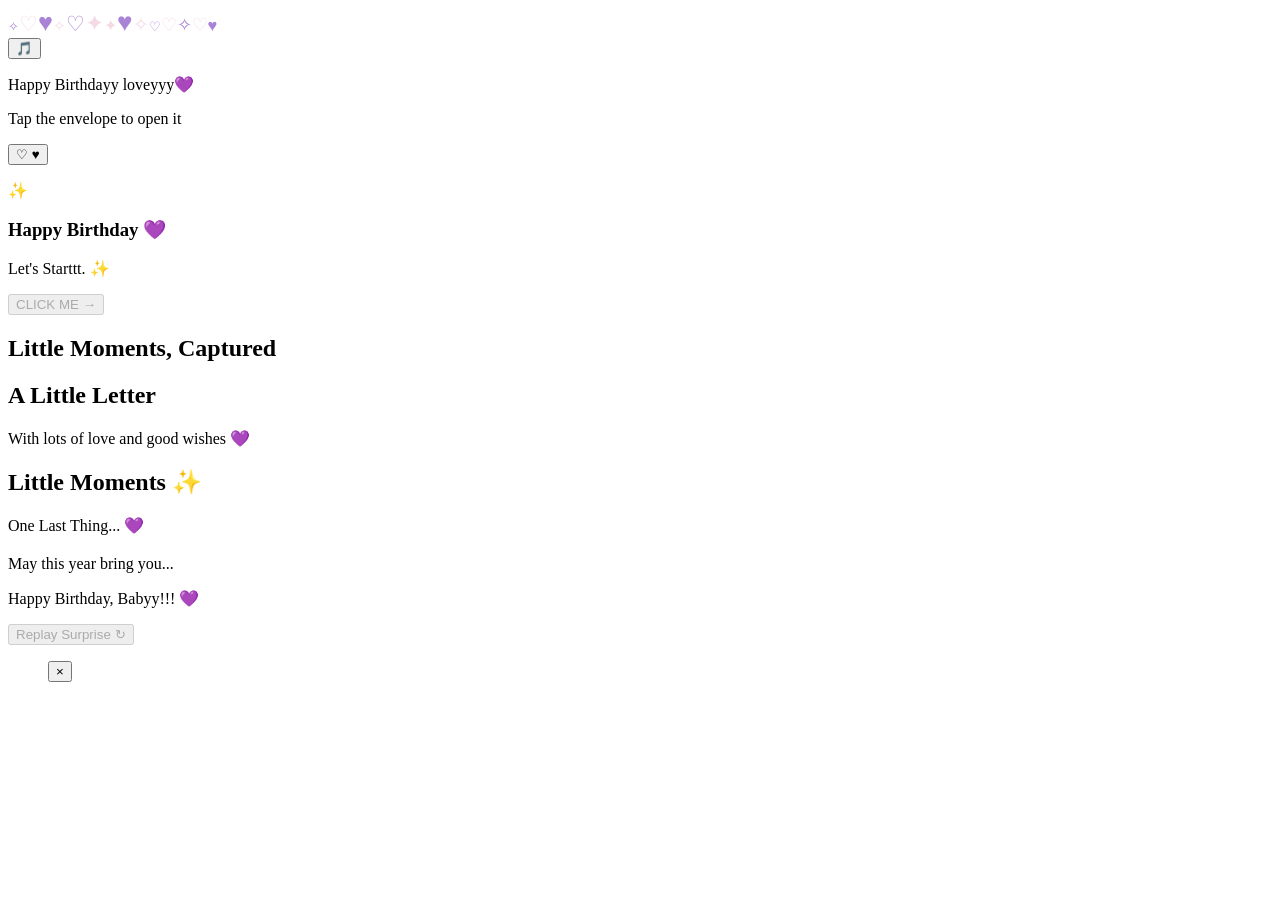
==== index.html @ ca43bcd4 "Update birthday messages and links for personalization" ====
<!DOCTYPE html>
<html lang="en">
<head>
<meta charset="UTF-8" />
<meta name="viewport" content="width=device-width, initial-scale=1, viewport-fit=cover" />
<title>A Little Surprise For You 💜</title>
<meta name="description" content="A little birthday surprise, made just for you." />

<!-- Google Fonts: Parisienne (handwritten/script) + Quicksand (clean UI) -->
<link rel="preconnect" href="https://fonts.googleapis.com">
<link rel="preconnect" href="https://fonts.gstatic.com" crossorigin>
<link href="https://fonts.googleapis.com/css2?family=Parisienne&family=Quicksand:wght@400;500;600;700&display=swap" rel="stylesheet">

<link rel="stylesheet" href="style.css" />
</head>
<body>

  <!-- ambient floating hearts / sparkles / glow, purely decorative -->
  <div id="ambient-layer" aria-hidden="true">
    <div class="glow-orb orb-a"></div>
    <div class="glow-orb orb-b"></div>
    <div class="glow-orb orb-c"></div>
  </div>

  <!-- progress dots, only visible once envelope has been opened -->
  <nav id="progress-indicator" aria-label="Story progress" style="display:none;"></nav>

  <!-- floating music control -->
  <button id="music-toggle" type="button" aria-label="Play music" aria-pressed="false">
    <span class="note" aria-hidden="true">🎵</span>
  </button>

  <!-- ============ SCREEN 1: LANDING + ENVELOPE ============ -->
  <section id="landing-screen" class="screen is-active">
    <div class="landing-copy">
      <p class="lead">Happy Birthdayy loveyyy💜</p>
      <p class="sub" id="landing-instruction">Tap the envelope to open it</p>
    </div>

    <div class="envelope-wrap">
      <button id="envelope" class="envelope" type="button" aria-label="Opening">
        <span class="envelope-sparkle-burst" id="envelope-sparkles" aria-hidden="true"></span>
        <span class="envelope-body" aria-hidden="true">
          <span class="envelope-letter"><span class="heart-mini">♡</span></span>
          <span class="envelope-flap"></span>
          <span class="envelope-seal">♥</span>
        </span>
      </button>
    </div>

    <p class="envelope-instruction" aria-hidden="true">✨</p>
  </section>

  <!-- ============ SCREEN 2: MAIN STORY EXPERIENCE ============ -->
  <section id="experience" class="screen">
    <div id="experience-track">

      <!-- SECTION 1 — INTRO -->
      <section class="story-section" id="section-intro" data-section-index="0">
        <h1 class="intro-heading" id="intro-heading">Happy Birthday 💜</h1>
        <div class="intro-lines" id="intro-lines" aria-live="polite"></div>
        <p class="intro-cta-line" id="intro-cta-line">Let's Starttt. ✨</p>
        <button class="btn-primary" id="start-surprise-btn" type="button" disabled>CLICK ME →</button>
      </section>

      <!-- SECTION 2 — GALLERY -->
      <section class="story-section" id="section-gallery" data-section-index="1">
        <h2 class="section-title">Little Moments, Captured</h2>
        <div class="scrapbook" id="scrapbook" role="list"></div>
      </section>

      <!-- SECTION 3 — LETTER -->
      <section class="story-section" id="section-letter" data-section-index="2">
        <h2 class="section-title">A Little Letter</h2>
        <div class="letter-paper">
          <p class="letter-body" id="letter-body"></p>
          <p class="letter-sign">With lots of love and good wishes 💜</p>
        </div>
      </section>

      <!-- SECTION 4 — TIMELINE -->
      <section class="story-section" id="section-timeline" data-section-index="3">
        <h2 class="section-title">Little Moments ✨</h2>
        <div class="timeline" id="timeline" role="list"></div>
      </section>

      <!-- SECTION 5 — FINALE -->
      <section class="story-section" id="section-finale" data-section-index="4">
        <p class="finale-pre" id="finale-pre">One Last Thing... 💜</p>
        <div class="finale-card" id="finale-card">
          <h2 id="finale-heading"></h2>
          <p class="finale-message" id="finale-message"></p>
          <p class="finale-wishes-lead" id="finale-wishes-lead">May this year bring you...</p>
          <ul class="finale-wishes" id="finale-wishes"></ul>
          <p class="finale-signoff" id="finale-signoff">Happy Birthday, Babyy!!! 💜</p>
        </div>
        <button class="replay-btn" id="replay-btn" type="button" disabled>Replay Surprise ↻</button>
      </section>

    </div>
  </section>

  <!-- back / next controls, hidden on section 1 and 5 as appropriate -->
  <div class="section-nav" id="section-nav" style="display:none;">
    <button class="nav-btn" id="nav-back" type="button">← Back</button>
    <button class="nav-btn primary" id="nav-next" type="button">Next →</button>
  </div>

  <!-- lightbox for full-size photo viewing -->
  <div id="lightbox" role="dialog" aria-modal="true" aria-label="Photo viewer">
    <figure class="lightbox-figure">
      <button class="lightbox-close" id="lightbox-close" type="button" aria-label="Close photo">×</button>
      <img id="lightbox-img" src="" alt="" />
      <figcaption id="lightbox-caption"></figcaption>
    </figure>
  </div>

  <!-- celebration confetti / hearts canvas, appears at the finale -->
  <canvas id="celebration-canvas" aria-hidden="true"></canvas>

  <!-- background music -->
  <audio id="bg-music" loop preload="none">
    <source src="https://audio.com/ashley-fanale/audio/sunkissed-lola-pasilyo-official-lyric-video" type="audio/mpeg" />
  </audio>

  <script src="script.js"></script>
</body>
</html>
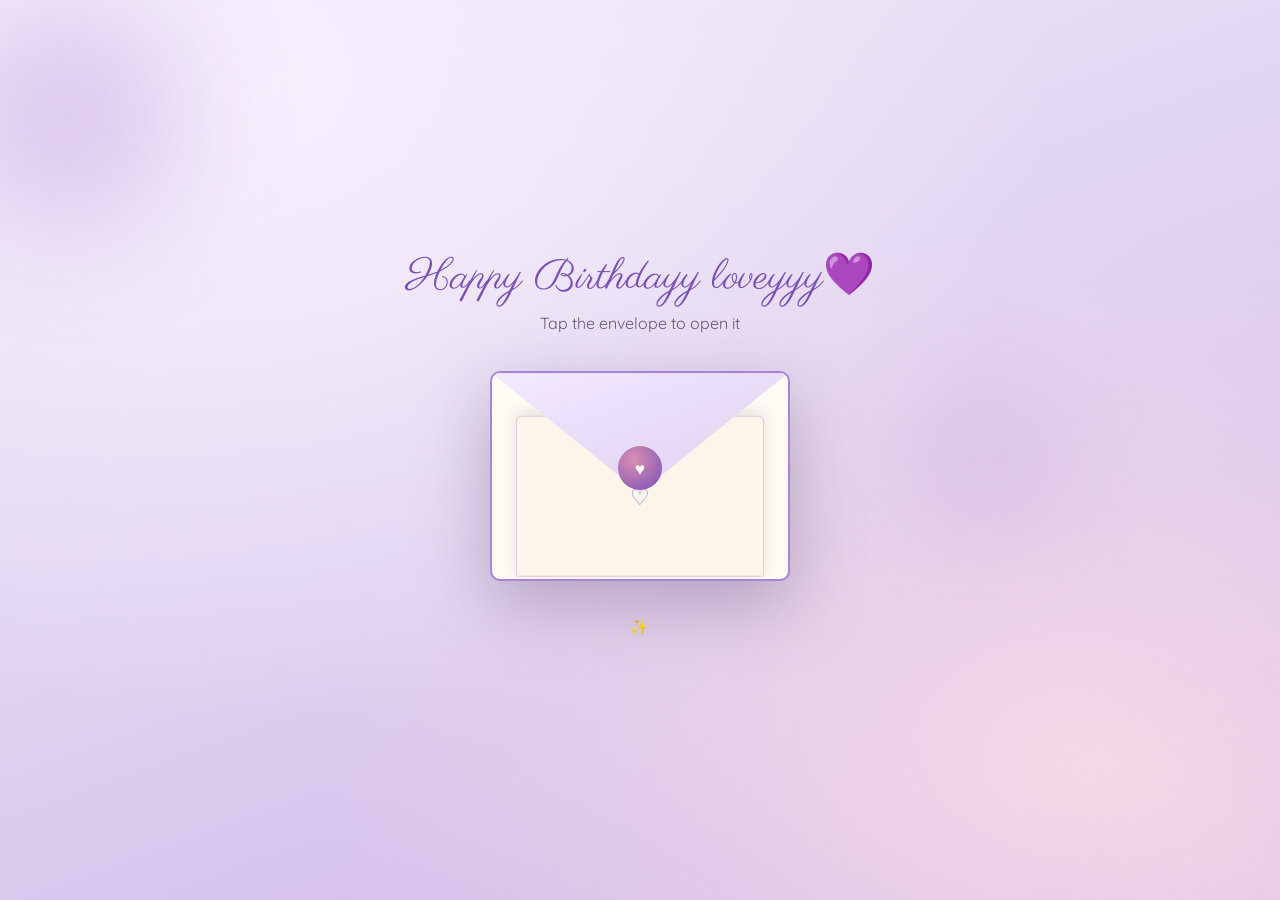
==== commit dc294895: "Update background music source to "Lover" by Taylor Swift" ====
--- a/index.html
+++ b/index.html
@@ -120,7 +120,7 @@
 
   <!-- background music -->
   <audio id="bg-music" loop preload="none">
-    <source src="https://audio.com/ashley-fanale/audio/sunkissed-lola-pasilyo-official-lyric-video" type="audio/mpeg" />
+    <source src="assets/Taylor Swift - Lover.mp3" type="audio/mpeg" />
   </audio>
 
   <script src="script.js"></script>
--- a/style.css
+++ b/style.css
@@ -0,0 +1,981 @@
+/* =========================================================
+   BIRTHDAY SURPRISE — STYLESHEET
+   Palette: lavender mist / orchid / plum ink / soft pink / cream
+   Type: "Parisienne" (script, emotional) + "Quicksand" (clean, UI)
+   ========================================================= */
+
+:root {
+  --lavender-mist: #efe9f7;
+  --lavender-light: #ddd0ef;
+  --orchid: #a883d6;
+  --orchid-deep: #7a4fb8;
+  --plum-ink: #3d2a52;
+  --blush: #f4d9e6;
+  --cream: #fffaf3;
+  --paper: #fbf5ea;
+  --gold-spark: #e8c67a;
+
+  --font-script: "Parisienne";
+  --font-clean: "Quicksand", sans-serif;
+
+  --shadow-soft: 0 20px 45px -20px rgba(61, 42, 82, 0.35);
+  --shadow-card: 0 12px 30px -12px rgba(61, 42, 82, 0.28);
+
+  --ease-out: cubic-bezier(0.16, 1, 0.3, 1);
+  --dur-fast: 0.25s;
+  --dur-med: 0.6s;
+  --dur-slow: 1.1s;
+}
+
+* {
+  box-sizing: border-box;
+}
+
+html, body {
+  margin: 0;
+  padding: 0;
+  width: 100%;
+}
+
+/* overflow-x:hidden goes on html ONLY (not body too). Per the CSS
+   overflow spec, if overflow-x is non-visible while overflow-y is left
+   visible, the UA force-computes overflow-y to `auto` on that same
+   element to keep the two consistent. Applying overflow-x:hidden to
+   BOTH html and body used to trigger this on both of them — and since
+   body was the one actually containing the overflowing content (long
+   letters, etc.), body became its OWN independent auto-scroll
+   container, invisible to normal window/page scrolling. In practice
+   that meant any section taller than the viewport (a long letter, a
+   tall gallery) silently trapped its lower portion off-screen with no
+   way to reach it: window.scrollTo() had no effect since the real
+   overflow lived inside body's private scrollbox, not the page's.
+   Restricting this to html alone keeps horizontal scroll blocked while
+   leaving body's normal (visible/visible) overflow behavior intact, so
+   tall content correctly grows the page and the browser's ordinary
+   page scroll reaches all of it. */
+html {
+  height: 100%;
+  overflow-x: hidden;
+}
+
+body {
+  font-family: var(--font-clean);
+  color: var(--plum-ink);
+  background: radial-gradient(ellipse at 20% 10%, #f7effc 0%, transparent 55%),
+              radial-gradient(ellipse at 85% 85%, var(--blush) 0%, transparent 50%),
+              linear-gradient(160deg, var(--lavender-mist) 0%, var(--lavender-light) 55%, #cbb3e8 100%);
+  /* min-height (a floor), not height (a fixed cap) — so the page can
+     grow past one screen's worth of height when a section's content
+     needs it, instead of arbitrarily capping at exactly the viewport. */
+  min-height: 100vh;
+  -webkit-font-smoothing: antialiased;
+  position: relative;
+}
+
+img {
+  max-width: 100%;
+  display: block;
+}
+
+button {
+  font-family: inherit;
+  cursor: pointer;
+}
+
+a {
+  color: inherit;
+}
+
+:focus-visible {
+  outline: 3px solid var(--orchid-deep);
+  outline-offset: 3px;
+  border-radius: 4px;
+}
+
+.visually-hidden {
+  position: absolute;
+  width: 1px; height: 1px;
+  overflow: hidden;
+  clip: rect(0 0 0 0);
+  white-space: nowrap;
+}
+
+/* ---------------------------------------------------------
+   AMBIENT BACKGROUND — floating hearts / sparkles / glow orbs
+   --------------------------------------------------------- */
+#ambient-layer {
+  position: fixed;
+  inset: 0;
+  pointer-events: none;
+  z-index: 0;
+  overflow: hidden;
+}
+
+.glow-orb {
+  position: absolute;
+  border-radius: 50%;
+  filter: blur(50px);
+  opacity: 0.45;
+  background: radial-gradient(circle, var(--orchid) 0%, transparent 70%);
+  animation: driftOrb 22s ease-in-out infinite;
+}
+.glow-orb.orb-a { width: 340px; height: 340px; top: -6%; left: -8%; animation-duration: 26s; }
+.glow-orb.orb-b { width: 260px; height: 260px; bottom: -8%; right: -5%; background: radial-gradient(circle, var(--blush) 0%, transparent 70%); animation-duration: 30s; }
+.glow-orb.orb-c { width: 200px; height: 200px; top: 40%; right: 15%; animation-duration: 20s; opacity: 0.3; }
+
+@keyframes driftOrb {
+  0%, 100% { transform: translate(0, 0) scale(1); }
+  50% { transform: translate(30px, -25px) scale(1.08); }
+}
+
+.floaty {
+  position: absolute;
+  will-change: transform, opacity;
+  animation: floatUp linear infinite;
+  opacity: 0;
+}
+
+@keyframes floatUp {
+  0% { transform: translateY(0) rotate(0deg); opacity: 0; }
+  10% { opacity: 0.8; }
+  90% { opacity: 0.5; }
+  100% { transform: translateY(-110vh) rotate(20deg); opacity: 0; }
+}
+
+@media (prefers-reduced-motion: reduce) {
+  .glow-orb, .floaty { animation: none !important; opacity: 0.25; }
+  *, *::before, *::after {
+    animation-duration: 0.001ms !important;
+    animation-iteration-count: 1 !important;
+    transition-duration: 0.001ms !important;
+    scroll-behavior: auto !important;
+  }
+}
+
+/* ---------------------------------------------------------
+   SCREENS — landing / experience are toggled via .is-active
+   --------------------------------------------------------- */
+.screen {
+  position: relative;
+  z-index: 1;
+  min-height: 100vh;
+  width: 100%;
+  display: none;
+}
+.screen.is-active {
+  display: block;
+}
+
+/* ---------------------------------------------------------
+   LANDING SCREEN + ENVELOPE
+   --------------------------------------------------------- */
+#landing-screen {
+  flex-direction: column;
+  align-items: center;
+  justify-content: center;
+  min-height: 100vh;
+  padding: 6vh 1.5rem;
+  text-align: center;
+}
+/* Specificity note: #landing-screen must NOT set its own `display`.
+   An ID selector would outrank `.screen { display: none; }` and the
+   landing screen would stay laid out (full height, invisible via
+   opacity) even after `.is-active` is removed — pushing the whole
+   experience below the fold. Only this rule may set display, so
+   .screen's default of `none` is what actually hides it. */
+#landing-screen.is-active { display: flex; }
+
+.landing-copy {
+  margin-bottom: 2.4rem;
+}
+
+.landing-copy .lead {
+  font-family: var(--font-script);
+  font-size: clamp(1.9rem, 5vw, 2.6rem);
+  color: var(--orchid-deep);
+  margin: 0 0 0.4rem;
+}
+
+.landing-copy .sub {
+  font-size: 1rem;
+  color: var(--plum-ink);
+  opacity: 0.75;
+  margin: 0;
+}
+
+.envelope-wrap {
+  perspective: 1400px;
+}
+
+.envelope {
+  position: relative;
+  width: min(78vw, 300px);
+  height: min(56vw, 210px);
+  cursor: pointer;
+  border: none;
+  background: none;
+  padding: 0;
+  animation: envelopeFloat 4.5s ease-in-out infinite;
+  filter: drop-shadow(0 22px 35px rgba(61, 42, 82, 0.3));
+}
+
+.envelope:disabled { cursor: default; }
+
+@keyframes envelopeFloat {
+  0%, 100% { transform: translateY(0); }
+  50% { transform: translateY(-10px); }
+}
+
+.envelope-body {
+  position: absolute;
+  inset: 0;
+  background: var(--cream);
+  border: 2px solid var(--orchid);
+  border-radius: 10px;
+  overflow: hidden;
+}
+
+.envelope-body::before,
+.envelope-body::after {
+  content: "";
+  position: absolute;
+  top: 0;
+  width: 0;
+  height: 0;
+  border-top: min(28vw, 105px) solid var(--lavender-light);
+}
+.envelope-body::before {
+  left: 0;
+  border-left: min(39vw, 150px) solid transparent;
+  border-right: 0;
+}
+.envelope-body::after {
+  right: 0;
+  border-right: min(39vw, 150px) solid transparent;
+  border-left: 0;
+}
+
+.envelope-flap {
+  position: absolute;
+  top: 0;
+  left: 0;
+  width: 100%;
+  height: 58%;
+  background: linear-gradient(160deg, #f3e9ff, var(--lavender-light));
+  clip-path: polygon(0 0, 100% 0, 50% 100%);
+  transform-origin: top center;
+  transition: transform var(--dur-slow) var(--ease-out);
+  z-index: 3;
+  border-bottom: 1px solid rgba(122, 79, 184, 0.25);
+}
+
+.envelope.is-open .envelope-flap {
+  transform: rotateX(180deg);
+}
+
+.envelope-seal {
+  position: absolute;
+  top: 46%;
+  left: 50%;
+  transform: translate(-50%, -50%);
+  width: 44px;
+  height: 44px;
+  background: radial-gradient(circle at 35% 30%, #d98fb3, var(--orchid-deep));
+  border-radius: 50%;
+  z-index: 4;
+  display: flex;
+  align-items: center;
+  justify-content: center;
+  color: var(--cream);
+  font-size: 1.1rem;
+  box-shadow: 0 0 0 rgba(232, 198, 122, 0);
+  transition: box-shadow var(--dur-med) var(--ease-out), transform var(--dur-med) var(--ease-out), opacity var(--dur-fast) linear;
+}
+
+.envelope.is-opening .envelope-seal {
+  box-shadow: 0 0 26px 8px rgba(232, 198, 122, 0.55);
+  transform: translate(-50%, -50%) scale(1.15);
+}
+
+.envelope.is-open .envelope-seal {
+  opacity: 0;
+}
+
+.envelope-letter {
+  position: absolute;
+  left: 8%;
+  right: 8%;
+  bottom: 6%;
+  height: 78%;
+  background: var(--paper);
+  border-radius: 6px 6px 2px 2px;
+  border: 1px solid rgba(122, 79, 184, 0.25);
+  box-shadow: 0 -4px 14px rgba(61, 42, 82, 0.12);
+  z-index: 2;
+  transform: translateY(6%);
+  transition: transform var(--dur-slow) var(--ease-out);
+  display: flex;
+  align-items: center;
+  justify-content: center;
+}
+
+.envelope-letter .heart-mini {
+  font-size: 1.4rem;
+  color: var(--orchid-deep);
+  opacity: 0.7;
+}
+
+.envelope.is-open .envelope-letter {
+  transform: translateY(-92%);
+}
+
+.envelope-instruction {
+  margin-top: 2rem;
+  font-size: 0.95rem;
+  color: var(--orchid-deep);
+  letter-spacing: 0.01em;
+}
+
+.envelope-sparkle-burst {
+  position: absolute;
+  inset: -40px;
+  pointer-events: none;
+  z-index: 5;
+}
+
+/* ---------------------------------------------------------
+   MUSIC BUTTON
+   --------------------------------------------------------- */
+#music-toggle {
+  position: fixed;
+  /* Top-right, level with the progress dots — not bottom-right. The
+     bottom edge is already reserved for the Back/Next nav and (on the
+     finale) the Replay button; keeping the music toggle there crowded
+     "Next →" right up against it on narrow phones (~4px gap at 320px
+     wide, with overlapping tap targets). Top-right has no competing
+     fixed controls at any breakpoint. */
+  top: 1.2rem;
+  right: 1.2rem;
+  z-index: 40;
+  width: 46px;
+  height: 46px;
+  border-radius: 50%;
+  border: none;
+  background: linear-gradient(150deg, var(--orchid), var(--orchid-deep));
+  color: var(--cream);
+  font-size: 1.25rem;
+  display: none;
+  align-items: center;
+  justify-content: center;
+  box-shadow: var(--shadow-card);
+  transition: transform var(--dur-fast) var(--ease-out);
+}
+#music-toggle.is-visible { display: flex; }
+#music-toggle:hover { transform: scale(1.08); }
+#music-toggle:active { transform: scale(0.95); }
+
+#music-toggle.is-playing .note {
+  animation: noteBob 1.4s ease-in-out infinite;
+}
+@keyframes noteBob {
+  0%, 100% { transform: translateY(0) rotate(0deg); }
+  50% { transform: translateY(-3px) rotate(-8deg); }
+}
+#music-toggle.is-paused {
+  opacity: 0.7;
+}
+
+/* ---------------------------------------------------------
+   PROGRESS INDICATOR
+   --------------------------------------------------------- */
+#progress-indicator {
+  position: fixed;
+  top: 1.2rem;
+  left: 50%;
+  transform: translateX(-50%);
+  z-index: 40;
+  display: flex;
+  gap: 0.5rem;
+  padding: 0.5rem 0.9rem;
+  background: rgba(255, 255, 255, 0.5);
+  backdrop-filter: blur(6px);
+  border-radius: 999px;
+  box-shadow: var(--shadow-card);
+}
+
+.progress-dot {
+  width: 9px;
+  height: 9px;
+  border-radius: 50%;
+  background: var(--lavender-light);
+  transition: background var(--dur-fast) ease, transform var(--dur-fast) ease;
+}
+.progress-dot.is-current {
+  background: var(--orchid-deep);
+  transform: scale(1.3);
+}
+
+/* ---------------------------------------------------------
+   EXPERIENCE SHELL
+   --------------------------------------------------------- */
+#experience {
+  position: relative;
+  z-index: 1;
+}
+
+.story-section {
+  min-height: 100vh;
+  width: 100%;
+  display: flex;
+  flex-direction: column;
+  align-items: center;
+  /* `safe center` falls back to flex-start whenever content is taller
+     than the viewport, instead of centering and overflowing equally
+     above AND below (plain `center` does this once content exceeds
+     min-height — which silently ate into the bottom padding reserved
+     for the fixed nav bar, letting long letters/galleries run behind
+     it). The plain `center` fallback covers browsers that don't yet
+     support the `safe` keyword; they lose the overflow protection but
+     still render correctly for normal-length content. */
+  justify-content: center;
+  justify-content: safe center;
+  /* Top padding trimmed from 6.5rem to 5rem, bottom bumped from 5rem to
+     5.5rem: on a 375×812 phone the old spacing left only ~543px for a
+     section's actual content before running into the fixed nav's
+     ~70px exclusion zone at the bottom — meaning even the *default*
+     sample letter (a very ordinary paragraph or two) ran past it. This
+     reclaims headroom so typical content clears the nav without
+     needing to scroll, while `safe center` + the overflow fix below
+     remain as a safety net for unusually long custom text. */
+  padding: 5rem 1.4rem 5.5rem;
+  text-align: center;
+  position: absolute;
+  inset: 0;
+  opacity: 0;
+  visibility: hidden;
+  pointer-events: none;
+  /* Clip while inactive. Inactive sections stay in the DOM (visibility:
+     hidden, not display:none) so they can cross-fade smoothly — but
+     that means oversized content (e.g. the gallery's 5 stacked photos)
+     was overflowing its own absolutely-positioned box invisibly and
+     still counting toward the PAGE's scrollable height, inflating it
+     by 1000px+ of dead space below the real, visible content. Clipping
+     it here (and lifting the clip only once a section is active, right
+     below) keeps hidden sections from ever affecting page scroll. */
+  overflow: hidden;
+  transform: translateY(24px) scale(0.98);
+  transition: opacity var(--dur-med) var(--ease-out), transform var(--dur-med) var(--ease-out), visibility 0s linear var(--dur-med);
+}
+
+.story-section.is-active {
+  position: relative;
+  opacity: 1;
+  visibility: visible;
+  pointer-events: auto;
+  /* the active section is allowed to overflow (and the page scroll to
+     reach all of it) since it's the only one actually on display */
+  overflow: visible;
+  transform: translateY(0) scale(1);
+  transition: opacity var(--dur-med) var(--ease-out), transform var(--dur-med) var(--ease-out);
+}
+
+#experience-track {
+  position: relative;
+}
+
+/* nav buttons */
+.section-nav {
+  position: fixed;
+  bottom: 1.5rem;
+  left: 50%;
+  transform: translateX(-50%);
+  z-index: 40;
+  display: flex;
+  gap: 0.8rem;
+}
+
+.nav-btn {
+  border: none;
+  padding: 0.65rem 1.3rem;
+  border-radius: 999px;
+  font-family: var(--font-clean);
+  font-weight: 600;
+  font-size: 0.9rem;
+  background: rgba(255, 255, 255, 0.65);
+  color: var(--plum-ink);
+  box-shadow: var(--shadow-card);
+  transition: transform var(--dur-fast) var(--ease-out), background var(--dur-fast) ease;
+}
+.nav-btn:hover { transform: translateY(-2px); }
+.nav-btn:disabled { opacity: 0.3; pointer-events: none; }
+.nav-btn.primary {
+  background: linear-gradient(135deg, var(--orchid), var(--orchid-deep));
+  color: var(--cream);
+}
+
+/* ---------------------------------------------------------
+   SECTION 1 — INTRO
+   --------------------------------------------------------- */
+.intro-heading {
+  font-family: var(--font-script);
+  font-size: clamp(2.4rem, 7vw, 4rem);
+  color: var(--orchid-deep);
+  margin: 0 0 1.8rem;
+  line-height: 1.15;
+}
+
+.intro-lines {
+  max-width: 46ch;
+  margin: 0 auto 2rem;
+  min-height: 6.5rem;
+}
+
+.intro-line {
+  font-size: 1.05rem;
+  line-height: 1.7;
+  opacity: 0;
+  transform: translateY(10px);
+  transition: opacity 0.6s var(--ease-out), transform 0.6s var(--ease-out);
+  margin: 0 0 0.3rem;
+}
+.intro-line.is-shown {
+  opacity: 1;
+  transform: translateY(0);
+}
+
+.intro-cta-line {
+  font-family: var(--font-script);
+  font-size: 1.5rem;
+  color: var(--orchid-deep);
+  margin: 1.2rem 0 2rem;
+  opacity: 0;
+  transform: translateY(10px);
+  transition: opacity 0.6s var(--ease-out), transform 0.6s var(--ease-out);
+}
+.intro-cta-line.is-shown { opacity: 1; transform: translateY(0); }
+
+.btn-primary {
+  border: none;
+  font-family: var(--font-clean);
+  font-weight: 700;
+  font-size: 1rem;
+  padding: 0.95rem 2.1rem;
+  border-radius: 999px;
+  background: linear-gradient(135deg, var(--orchid), var(--orchid-deep));
+  color: var(--cream);
+  box-shadow: 0 14px 30px -10px rgba(122, 79, 184, 0.55);
+  transition: transform var(--dur-fast) var(--ease-out), box-shadow var(--dur-fast) var(--ease-out);
+  opacity: 0;
+  transform: translateY(10px);
+}
+.btn-primary.is-shown { opacity: 1; transform: translateY(0); }
+.btn-primary:hover { transform: translateY(-3px); box-shadow: 0 18px 34px -8px rgba(122, 79, 184, 0.6); }
+.btn-primary:active { transform: translateY(0) scale(0.97); }
+
+/* ---------------------------------------------------------
+   SECTION 2 — GALLERY / SCRAPBOOK
+   --------------------------------------------------------- */
+.section-title {
+  font-family: var(--font-script);
+  font-size: clamp(1.9rem, 5vw, 2.8rem);
+  color: var(--orchid-deep);
+  margin: 0 0 1.6rem;
+}
+
+.scrapbook {
+  position: relative;
+  width: min(100%, 940px);
+  display: grid;
+  grid-template-columns: repeat(2, 1fr);
+  gap: 2.2rem 1.4rem;
+  padding: 0 0.5rem;
+}
+
+.scrap-photo {
+  background: var(--cream);
+  padding: 0.6rem 0.6rem 1.4rem;
+  border-radius: 4px;
+  box-shadow: var(--shadow-card);
+  border: none;
+  cursor: pointer;
+  opacity: 0;
+  transform: translateY(30px) rotate(var(--tilt, 0deg));
+  transition: opacity 0.7s var(--ease-out), transform 0.7s var(--ease-out), box-shadow 0.3s ease;
+}
+.scrap-photo.is-shown {
+  opacity: 1;
+  transform: translateY(0) rotate(var(--tilt, 0deg));
+}
+.scrap-photo:hover, .scrap-photo:focus-visible {
+  transform: translateY(-6px) rotate(0deg) scale(1.03);
+  box-shadow: 0 25px 45px -18px rgba(122, 79, 184, 0.5);
+  z-index: 5;
+}
+
+.scrap-photo:nth-child(1) { --tilt: -4deg; }
+.scrap-photo:nth-child(2) { --tilt: 3deg; margin-top: 2.4rem; }
+.scrap-photo:nth-child(3) { --tilt: 2deg; }
+.scrap-photo:nth-child(4) { --tilt: -3deg; margin-top: 1.2rem; }
+.scrap-photo:nth-child(5) { --tilt: 4deg; grid-column: 1 / -1; justify-self: center; width: 70%; }
+
+.scrap-photo .frame-heart {
+  position: absolute;
+  top: -10px;
+  right: -8px;
+  font-size: 1.3rem;
+  color: var(--orchid-deep);
+  filter: drop-shadow(0 2px 3px rgba(61,42,82,0.25));
+}
+
+.scrap-photo img {
+  width: 100%;
+  border-radius: 2px;
+  aspect-ratio: 4 / 5;
+  object-fit: cover;
+  background: var(--lavender-light);
+}
+
+.scrap-photo figcaption {
+  margin-top: 0.6rem;
+  font-family: var(--font-script);
+  font-size: 1.05rem;
+  color: var(--plum-ink);
+}
+
+.photo-fallback {
+  width: 100%;
+  aspect-ratio: 4/5;
+  border-radius: 2px;
+  background: linear-gradient(150deg, var(--lavender-light), var(--blush));
+  display: flex;
+  align-items: center;
+  justify-content: center;
+  font-size: 2rem;
+  color: var(--orchid-deep);
+}
+
+/* Lightbox */
+#lightbox {
+  position: fixed;
+  inset: 0;
+  z-index: 60;
+  display: none;
+  align-items: center;
+  justify-content: center;
+  background: rgba(61, 42, 82, 0.72);
+  backdrop-filter: blur(4px);
+  padding: 2rem;
+}
+#lightbox.is-open { display: flex; }
+.lightbox-figure {
+  position: relative;
+  max-width: min(90vw, 560px);
+  background: var(--cream);
+  padding: 1rem;
+  border-radius: 8px;
+  box-shadow: var(--shadow-soft);
+}
+.lightbox-figure img { border-radius: 4px; max-height: 70vh; object-fit: contain; margin: 0 auto; }
+.lightbox-figure figcaption {
+  text-align: center;
+  font-family: var(--font-script);
+  font-size: 1.2rem;
+  margin-top: 0.7rem;
+  color: var(--plum-ink);
+}
+.lightbox-close {
+  position: absolute;
+  top: -14px;
+  right: -14px;
+  width: 36px;
+  height: 36px;
+  border-radius: 50%;
+  border: none;
+  background: var(--orchid-deep);
+  color: var(--cream);
+  font-size: 1.1rem;
+  box-shadow: var(--shadow-card);
+}
+
+/* ---------------------------------------------------------
+   SECTION 3 — LETTER
+   --------------------------------------------------------- */
+.letter-paper {
+  width: min(92vw, 560px);
+  background: var(--paper);
+  border: 1px solid rgba(122, 79, 184, 0.3);
+  border-radius: 10px;
+  padding: 1.8rem 1.7rem 1.6rem;
+  box-shadow: var(--shadow-soft);
+  position: relative;
+  background-image:
+    linear-gradient(var(--paper), var(--paper)),
+    repeating-linear-gradient(0deg, rgba(122,79,184,0.03) 0px, rgba(122,79,184,0.03) 1px, transparent 1px, transparent 26px);
+}
+
+.letter-paper::before,
+.letter-paper::after {
+  content: "♡";
+  position: absolute;
+  color: var(--orchid);
+  opacity: 0.5;
+  font-size: 1.2rem;
+}
+.letter-paper::before { top: 14px; left: 18px; }
+.letter-paper::after { bottom: 14px; right: 18px; }
+
+.letter-body {
+  font-family: var(--font-script);
+  font-size: clamp(1.15rem, 2.6vw, 1.45rem);
+  line-height: 1.65;
+  color: var(--plum-ink);
+  text-align: left;
+  white-space: pre-wrap;
+  min-height: 8rem;
+}
+
+.letter-caret {
+  display: inline-block;
+  width: 2px;
+  height: 1.1em;
+  background: var(--orchid-deep);
+  vertical-align: text-bottom;
+  animation: caretBlink 0.9s steps(1) infinite;
+}
+@keyframes caretBlink { 50% { opacity: 0; } }
+
+.letter-sign {
+  font-family: var(--font-script);
+  color: var(--orchid-deep);
+  font-size: 1.2rem;
+  margin-top: 1.4rem;
+  text-align: right;
+  /* Hidden until typeLetter() finishes typing the body text. Previously
+     this was always visible, so it showed up next to the letter while
+     it was still mid-typewriter-effect — visually implying the letter
+     was done (or broken) well before it actually finished. */
+  opacity: 0;
+  transform: translateY(6px);
+  transition: opacity 0.7s var(--ease-out), transform 0.7s var(--ease-out);
+}
+.letter-sign.is-shown {
+  opacity: 1;
+  transform: translateY(0);
+}
+
+/* ---------------------------------------------------------
+   SECTION 4 — TIMELINE
+   --------------------------------------------------------- */
+.timeline {
+  position: relative;
+  width: min(100%, 760px);
+  padding-left: 0;
+}
+
+.timeline::before {
+  content: "";
+  position: absolute;
+  left: 22px;
+  top: 6px;
+  bottom: 6px;
+  width: 2px;
+  background: linear-gradient(var(--orchid), var(--blush));
+}
+
+.timeline-item {
+  position: relative;
+  display: flex;
+  gap: 1.2rem;
+  text-align: left;
+  padding: 0 0.6rem 1.8rem 0;
+  opacity: 0;
+  transform: translateY(24px);
+  transition: opacity 0.7s var(--ease-out), transform 0.7s var(--ease-out);
+}
+.timeline-item.is-shown { opacity: 1; transform: translateY(0); }
+
+.timeline-marker {
+  flex: none;
+  width: 46px;
+  height: 46px;
+  border-radius: 50%;
+  background: var(--cream);
+  border: 2px solid var(--orchid);
+  display: flex;
+  align-items: center;
+  justify-content: center;
+  font-size: 1.1rem;
+  color: var(--orchid-deep);
+  z-index: 1;
+  transition: box-shadow 0.4s ease;
+}
+.timeline-item.is-shown .timeline-marker {
+  box-shadow: 0 0 18px 4px rgba(168, 131, 214, 0.45);
+}
+
+.timeline-content {
+  background: var(--cream);
+  border-radius: 10px;
+  padding: 1rem 1.2rem;
+  box-shadow: var(--shadow-card);
+  flex: 1;
+  display: flex;
+  gap: 1rem;
+  align-items: center;
+}
+
+.timeline-content img {
+  width: 84px;
+  height: 84px;
+  object-fit: cover;
+  border-radius: 8px;
+  flex: none;
+  transform: scale(0.85);
+  transition: transform 0.6s var(--ease-out);
+}
+.timeline-item.is-shown .timeline-content img { transform: scale(1); }
+
+.timeline-text .tl-date {
+  font-size: 0.78rem;
+  text-transform: none;
+  color: var(--orchid-deep);
+  opacity: 0.8;
+  margin: 0 0 0.15rem;
+}
+.timeline-text h3 {
+  font-family: var(--font-script);
+  font-size: 1.25rem;
+  margin: 0 0 0.2rem;
+  color: var(--plum-ink);
+}
+.timeline-text p {
+  font-size: 0.88rem;
+  line-height: 1.5;
+  margin: 0;
+  opacity: 0.85;
+}
+
+/* ---------------------------------------------------------
+   SECTION 5 — FINALE
+   --------------------------------------------------------- */
+#section-finale {
+  background: radial-gradient(ellipse at 50% 30%, rgba(122, 79, 184, 0.35), transparent 60%);
+}
+
+.finale-pre {
+  font-family: var(--font-script);
+  font-size: 1.4rem;
+  color: var(--orchid-deep);
+  opacity: 0;
+  transform: translateY(10px);
+  transition: opacity 0.8s ease, transform 0.8s ease;
+}
+.finale-pre.is-shown { opacity: 1; transform: translateY(0); }
+
+.finale-card {
+  margin-top: 1.4rem;
+  width: min(92vw, 560px);
+  background: var(--cream);
+  border-radius: 14px;
+  padding: 2.2rem 1.8rem;
+  box-shadow: var(--shadow-soft);
+  opacity: 0;
+  transform: translateY(20px) scale(0.97);
+  transition: opacity 0.8s var(--ease-out), transform 0.8s var(--ease-out);
+}
+.finale-card.is-shown { opacity: 1; transform: translateY(0) scale(1); }
+
+.finale-card h2 {
+  font-family: var(--font-script);
+  font-size: clamp(1.9rem, 5vw, 2.6rem);
+  color: var(--orchid-deep);
+  margin: 0 0 1rem;
+}
+
+.finale-message {
+  font-size: 1rem;
+  line-height: 1.75;
+  white-space: pre-wrap;
+}
+
+.finale-wishes-lead {
+  margin-top: 1.6rem;
+  font-family: var(--font-script);
+  font-size: 1.2rem;
+  color: var(--orchid-deep);
+  opacity: 0;
+  transition: opacity 0.6s ease;
+}
+.finale-wishes-lead.is-shown { opacity: 1; }
+
+.finale-wishes {
+  list-style: none;
+  padding: 0;
+  margin: 1rem 0 0;
+  display: flex;
+  flex-direction: column;
+  gap: 0.5rem;
+}
+.finale-wish {
+  font-size: 1.05rem;
+  opacity: 0;
+  transform: translateX(-14px);
+  transition: opacity 0.5s ease, transform 0.5s ease;
+}
+.finale-wish.is-shown { opacity: 1; transform: translateX(0); }
+
+.finale-signoff {
+  margin-top: 1.8rem;
+  font-family: var(--font-script);
+  font-size: 1.9rem;
+  color: var(--orchid-deep);
+  opacity: 0;
+  transition: opacity 0.8s ease;
+}
+.finale-signoff.is-shown { opacity: 1; }
+
+.replay-btn {
+  margin-top: 2.2rem;
+  border: 2px solid var(--orchid-deep);
+  background: transparent;
+  color: var(--orchid-deep);
+  font-weight: 700;
+  padding: 0.8rem 1.8rem;
+  border-radius: 999px;
+  opacity: 0;
+  transition: opacity 0.8s ease, background 0.3s ease, color 0.3s ease, transform 0.2s ease;
+}
+.replay-btn.is-shown { opacity: 1; }
+.replay-btn:hover { background: var(--orchid-deep); color: var(--cream); transform: translateY(-2px); }
+
+/* Celebration particle canvas */
+#celebration-canvas {
+  position: fixed;
+  inset: 0;
+  z-index: 30;
+  pointer-events: none;
+}
+
+/* ---------------------------------------------------------
+   RESPONSIVE
+   --------------------------------------------------------- */
+@media (max-width: 720px) {
+  .scrapbook {
+    grid-template-columns: 1fr;
+    max-width: 340px;
+    margin: 0 auto;
+  }
+  .scrap-photo:nth-child(n) { margin-top: 0; }
+  .scrap-photo:nth-child(5) { width: 100%; }
+  .timeline-content { flex-direction: column; align-items: flex-start; }
+  .timeline-content img { width: 100%; height: 140px; }
+  .section-nav { bottom: 1rem; }
+  .nav-btn { padding: 0.55rem 1rem; font-size: 0.82rem; }
+}
+
+@media (min-width: 721px) {
+  .timeline-item:nth-child(even) .timeline-content {
+    flex-direction: row-reverse;
+    text-align: right;
+  }
+}
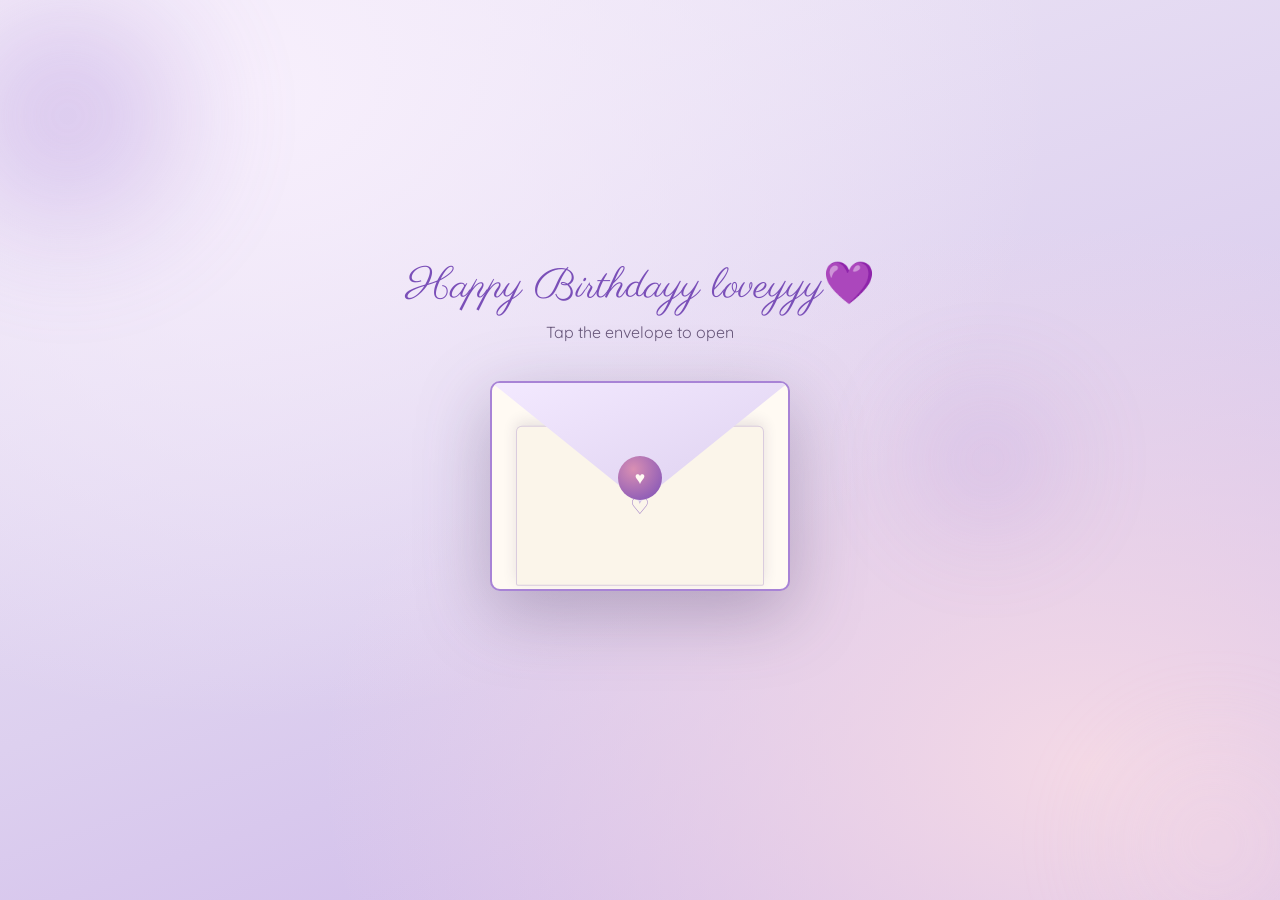
==== commit 2aeff293: "Refactor code structure for improved readability and maintainability" ====
--- a/index.html
+++ b/index.html
@@ -34,7 +34,7 @@
   <section id="landing-screen" class="screen is-active">
     <div class="landing-copy">
       <p class="lead">Happy Birthdayy loveyyy💜</p>
-      <p class="sub" id="landing-instruction">Tap the envelope to open it</p>
+      <p class="sub" id="landing-instruction">Tap the envelope to open</p>
     </div>
 
     <div class="envelope-wrap">
@@ -48,7 +48,7 @@
       </button>
     </div>
 
-    <p class="envelope-instruction" aria-hidden="true">✨</p>
+    <p class="envelope-instruction" aria-hidden="true"></p>
   </section>
 
   <!-- ============ SCREEN 2: MAIN STORY EXPERIENCE ============ -->
@@ -57,40 +57,40 @@
 
       <!-- SECTION 1 — INTRO -->
       <section class="story-section" id="section-intro" data-section-index="0">
-        <h1 class="intro-heading" id="intro-heading">Happy Birthday 💜</h1>
+        <h1 class="intro-heading" id="intro-heading">Happy Birthday babyyy 💜</h1>
         <div class="intro-lines" id="intro-lines" aria-live="polite"></div>
-        <p class="intro-cta-line" id="intro-cta-line">Let's Starttt. ✨</p>
-        <button class="btn-primary" id="start-surprise-btn" type="button" disabled>CLICK ME →</button>
+        <p class="intro-cta-line" id="intro-cta-line">↓</p>
+        <button class="btn-primary" id="start-surprise-btn" type="button" disabled>CLICK THIS →</button>
       </section>
 
       <!-- SECTION 2 — GALLERY -->
       <section class="story-section" id="section-gallery" data-section-index="1">
-        <h2 class="section-title">Little Moments, Captured</h2>
+        <h2 class="section-title">Pics of youuu</h2>
         <div class="scrapbook" id="scrapbook" role="list"></div>
       </section>
 
       <!-- SECTION 3 — LETTER -->
       <section class="story-section" id="section-letter" data-section-index="2">
-        <h2 class="section-title">A Little Letter</h2>
+        <h2 class="section-title">My Letter</h2>
         <div class="letter-paper">
           <p class="letter-body" id="letter-body"></p>
-          <p class="letter-sign">With lots of love and good wishes 💜</p>
+          <p class="letter-sign">I LOVEEE YOUUU TILL THE ENDDD HIHI </p>
         </div>
       </section>
 
       <!-- SECTION 4 — TIMELINE -->
       <section class="story-section" id="section-timeline" data-section-index="3">
-        <h2 class="section-title">Little Moments ✨</h2>
+        <h2 class="section-title">Pics of youu</h2>
         <div class="timeline" id="timeline" role="list"></div>
       </section>
 
       <!-- SECTION 5 — FINALE -->
       <section class="story-section" id="section-finale" data-section-index="4">
-        <p class="finale-pre" id="finale-pre">One Last Thing... 💜</p>
+        <p class="finale-pre" id="finale-pre"> My last short letter 💜</p>
         <div class="finale-card" id="finale-card">
           <h2 id="finale-heading"></h2>
           <p class="finale-message" id="finale-message"></p>
-          <p class="finale-wishes-lead" id="finale-wishes-lead">May this year bring you...</p>
+          <p class="finale-wishes-lead" id="finale-wishes-lead">May this year brings you</p>
           <ul class="finale-wishes" id="finale-wishes"></ul>
           <p class="finale-signoff" id="finale-signoff">Happy Birthday, Babyy!!! 💜</p>
         </div>
--- a/style.css
+++ b/style.css
@@ -1,6 +1,6 @@
 /* =========================================================
    BIRTHDAY SURPRISE — STYLESHEET
-   Palette: lavender mist / orchid / plum ink / soft pink / cream
+   Palette: lavender mist / or  hid / plum ink / soft pink / cream
    Type: "Parisienne" (script, emotional) + "Quicksand" (clean, UI)
    ========================================================= */
 
